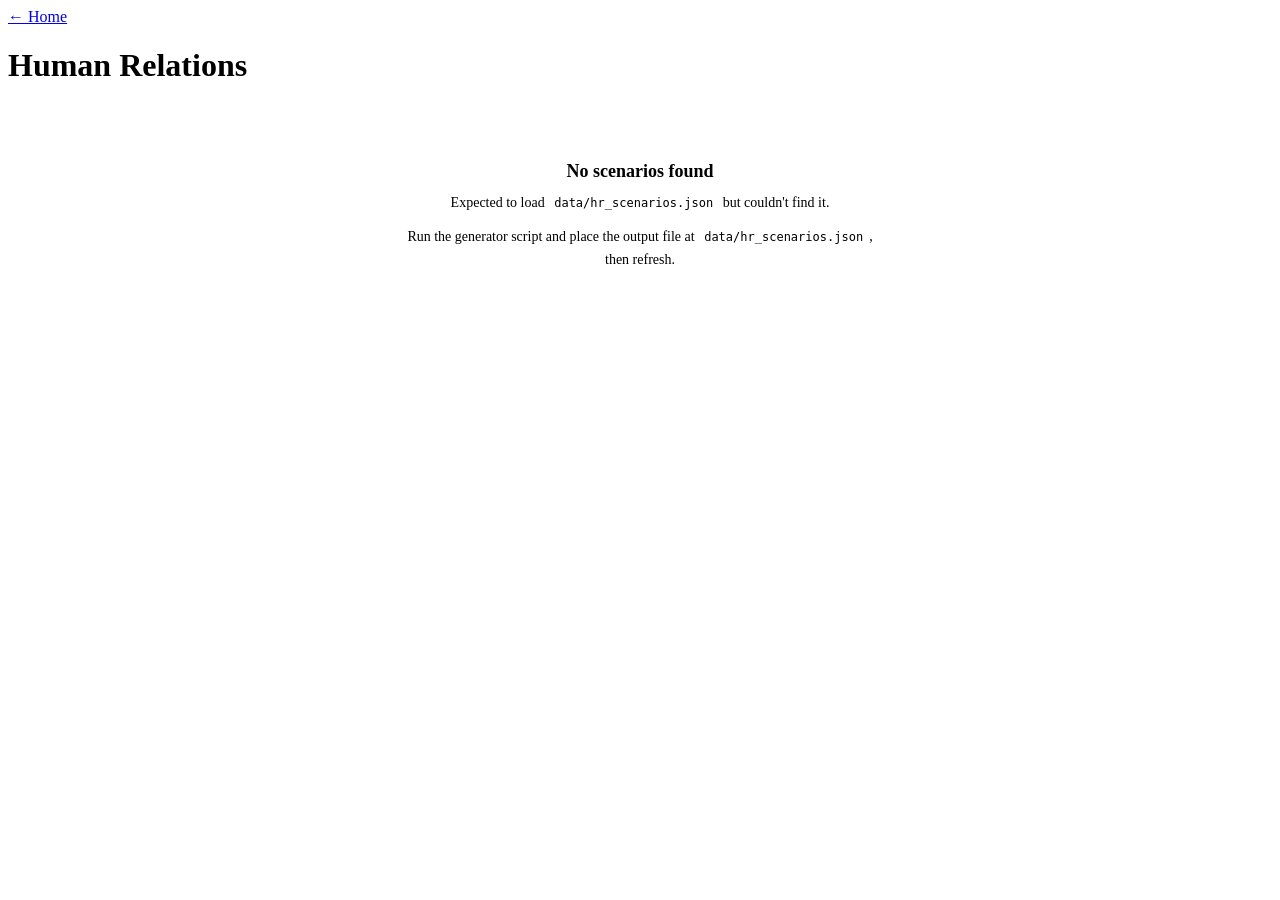
==== hr.html @ bbf74c67 "Create hr.html" ====
<!DOCTYPE html>
<html lang="en">
<head>
<meta charset="UTF-8">
<meta name="viewport" content="width=device-width, initial-scale=1.0">
<title>HR Practice — Fireteam Study</title>
<link rel="stylesheet" href="styles.css">
<style>
  /* ---------- HR-specific ---------- */
  .filters {
    display: flex;
    gap: 8px;
    flex-wrap: wrap;
    align-items: center;
    background: var(--surface);
    border: 1px solid var(--border);
    border-radius: var(--radius-sm);
    padding: 10px 14px;
    font-size: 13px;
    color: var(--text-dim);
  }
  .filters select {
    background: var(--bg);
    border: 1px solid var(--border);
    color: var(--text);
    padding: 6px 10px;
    border-radius: 6px;
    font-size: 13px;
  }
  .filters .count-pill {
    margin-left: auto;
    color: var(--text-dim);
    font-size: 12px;
  }

  .loading-card, .error-card {
    text-align: center;
    padding: 40px 24px;
  }
  .loading-card { color: var(--text-dim); }
  .error-card h2 {
    font-size: 18px;
    color: var(--warn);
    margin-bottom: 10px;
  }
  .error-card p {
    color: var(--text-dim);
    font-size: 14px;
    line-height: 1.6;
    max-width: 480px;
    margin: 0 auto 6px;
  }
  .error-card code {
    background: var(--bg);
    border: 1px solid var(--border);
    border-radius: 4px;
    padding: 1px 6px;
    font-family: "SF Mono", Monaco, monospace;
    font-size: 12px;
    color: var(--text);
  }

  .meta-row {
    display: flex;
    gap: 8px;
    flex-wrap: wrap;
    font-size: 11px;
    text-transform: uppercase;
    letter-spacing: 0.5px;
    color: var(--text-dim);
  }
  .meta-tag {
    background: var(--bg);
    border: 1px solid var(--border);
    padding: 3px 8px;
    border-radius: 4px;
  }
  .meta-tag.cat { color: #a78bfa; }
  .meta-tag.diff-easy   { color: var(--good); }
  .meta-tag.diff-medium { color: var(--warn); }
  .meta-tag.diff-hard   { color: var(--bad); }

  .scenario-text {
    font-size: 15.5px;
    color: var(--text);
    line-height: 1.6;
  }
  .question-text {
    font-size: 14px;
    font-weight: 600;
    color: var(--text-dim);
    margin-top: -4px;
  }

  .options-list {
    display: flex;
    flex-direction: column;
    gap: 10px;
  }
  .option {
    display: flex;
    gap: 12px;
    background: var(--bg);
    border: 2px solid var(--border);
    border-radius: var(--radius-sm);
    padding: 14px;
    cursor: pointer;
    transition: all 0.1s;
    text-align: left;
    font-family: inherit;
    color: var(--text);
    font-size: 14px;
    line-height: 1.5;
    width: 100%;
  }
  .option:hover:not(:disabled) {
    border-color: var(--border-hi);
    background: #142033;
  }
  @media (hover: none) {
    .option:hover:not(:disabled) { border-color: var(--border); background: var(--bg); }
  }
  .option .letter {
    background: var(--accent);
    color: #fff;
    width: 28px;
    height: 28px;
    border-radius: 6px;
    display: flex;
    align-items: center;
    justify-content: center;
    font-size: 13px;
    font-weight: 700;
    flex-shrink: 0;
  }
  .option .body { flex: 1; }
  .option .explanation {
    font-size: 13px;
    color: var(--text-mid);
    margin-top: 8px;
    padding-top: 8px;
    border-top: 1px solid var(--border);
    line-height: 1.55;
    display: none;
  }
  .option.correct {
    border-color: var(--good);
    background: #0d2818;
  }
  .option.correct .letter { background: var(--good); color: var(--bg); }
  .option.wrong {
    border-color: var(--bad);
    background: #2a1414;
  }
  .option.wrong .letter { background: var(--bad); color: var(--bg); }
  .option.show-exp .explanation { display: block; }
  .option:disabled { cursor: default; }

  .feedback-banner {
    padding: 12px 14px;
    border-radius: var(--radius-sm);
    font-size: 14px;
    font-weight: 600;
    text-align: center;
  }
  .feedback-banner.correct {
    background: #0d2818;
    color: var(--good);
    border: 1px solid #1d4530;
  }
  .feedback-banner.wrong {
    background: #2a1414;
    color: var(--bad);
    border: 1px solid #4a1f1f;
  }

  /* Stats */
  .stats {
    display: grid;
    grid-template-columns: repeat(3, 1fr);
    gap: 8px;
    background: var(--surface);
    border-radius: var(--radius-sm);
    padding: 12px;
  }
  .stat {
    text-align: center;
    padding: 4px;
  }
  .stat-value {
    font-size: 20px;
    font-weight: 700;
    color: var(--text);
  }
  .stat-label {
    color: var(--text-dim);
    font-size: 11px;
    text-transform: uppercase;
    letter-spacing: 0.5px;
  }
  .stat.correct .stat-value { color: var(--good); }
  .stat.wrong .stat-value   { color: var(--bad); }
  .stat.acc .stat-value     { color: var(--warn); }

  /* Category breakdown (optional collapsed view) */
  .cat-break {
    background: var(--surface);
    border: 1px solid var(--border);
    border-radius: var(--radius-sm);
    padding: 12px 14px;
    font-size: 12px;
  }
  .cat-break-header {
    color: var(--text-dim);
    font-size: 11px;
    text-transform: uppercase;
    letter-spacing: 0.5px;
    margin-bottom: 8px;
  }
  .cat-row {
    display: flex;
    justify-content: space-between;
    padding: 4px 0;
    color: var(--text-mid);
  }
  .cat-row .cat-name { text-transform: capitalize; }
  .cat-row .cat-score { font-family: "SF Mono", Monaco, monospace; }
  .cat-row .cat-score.good { color: var(--good); }
  .cat-row .cat-score.bad  { color: var(--bad); }
</style>
</head>
<body>
<div class="app">
  <div class="header-bar">
    <a href="index.html" class="header-link left">&larr; Home</a>
    <h1>Human Relations</h1>
    <button class="header-link right" id="resetBtn" title="Reset session" style="display: none;">Reset</button>
  </div>

  <!-- LOADING / ERROR STATES -->
  <div class="card loading-card" id="loadingCard">
    <p>Loading scenarios...</p>
  </div>

  <div class="card error-card" id="errorCard" style="display: none;">
    <h2 id="errorTitle">No scenarios found</h2>
    <p id="errorBody">
      Expected to load <code>data/hr_scenarios.json</code> but couldn't find it.
    </p>
    <p style="margin-top: 12px;">
      Run the generator script and place the output file at <code>data/hr_scenarios.json</code>, then refresh.
    </p>
  </div>

  <!-- MAIN PRACTICE AREA -->
  <div id="practiceArea" style="display: none; flex-direction: column; gap: 16px;">

    <div class="filters">
      <label>Category</label>
      <select id="filterCategory">
        <option value="all">All</option>
      </select>
      <label>Difficulty</label>
      <select id="filterDifficulty">
        <option value="all">All</option>
        <option value="easy">Easy</option>
        <option value="medium">Medium</option>
        <option value="hard">Hard</option>
      </select>
      <span class="count-pill" id="poolCount"></span>
    </div>

    <div class="card" id="scenarioCard">
      <div class="meta-row" id="metaRow"></div>
      <div class="scenario-text" id="scenarioText"></div>
      <div class="question-text" id="questionText"></div>
      <div class="options-list" id="optionsList"></div>
      <div class="feedback-banner" id="feedbackBanner" style="display: none;"></div>
      <button class="btn btn-primary" id="nextBtn" style="display: none;">Next Scenario</button>
    </div>

    <div class="stats">
      <div class="stat correct">
        <div class="stat-value" id="statCorrect">0</div>
        <div class="stat-label">Correct</div>
      </div>
      <div class="stat wrong">
        <div class="stat-value" id="statWrong">0</div>
        <div class="stat-label">Wrong</div>
      </div>
      <div class="stat acc">
        <div class="stat-value" id="statAccuracy">&mdash;</div>
        <div class="stat-label">Accuracy</div>
      </div>
    </div>

    <div class="cat-break" id="catBreak" style="display: none;">
      <div class="cat-break-header">Performance by Category</div>
      <div id="catBreakBody"></div>
    </div>

  </div>
</div>

<script>
'use strict';

// =========================================================================
// State
// =========================================================================

const state = {
  allScenarios: [],           // full bank loaded from JSON
  pool: [],                   // currently selected by filters
  unseen: [],                 // pool minus what we've already shown this session
  current: null,              // currently displayed scenario (with shuffled options)
  answered: false,
  filter: { category: 'all', difficulty: 'all' },
  stats: {
    correct: 0,
    wrong: 0,
    byCategory: {},           // { category: { correct, wrong } }
  },
};

// =========================================================================
// DOM
// =========================================================================

const $ = id => document.getElementById(id);
const els = {
  loadingCard: $('loadingCard'),
  errorCard: $('errorCard'),
  errorTitle: $('errorTitle'),
  errorBody: $('errorBody'),
  practiceArea: $('practiceArea'),
  filterCategory: $('filterCategory'),
  filterDifficulty: $('filterDifficulty'),
  poolCount: $('poolCount'),
  metaRow: $('metaRow'),
  scenarioText: $('scenarioText'),
  questionText: $('questionText'),
  optionsList: $('optionsList'),
  feedbackBanner: $('feedbackBanner'),
  nextBtn: $('nextBtn'),
  resetBtn: $('resetBtn'),
  statCorrect: $('statCorrect'),
  statWrong: $('statWrong'),
  statAccuracy: $('statAccuracy'),
  catBreak: $('catBreak'),
  catBreakBody: $('catBreakBody'),
};

// =========================================================================
// Utilities
// =========================================================================

function shuffle(arr) {
  const a = arr.slice();
  for (let i = a.length - 1; i > 0; i--) {
    const j = Math.floor(Math.random() * (i + 1));
    [a[i], a[j]] = [a[j], a[i]];
  }
  return a;
}

function titleCase(s) {
  return s.replace(/_/g, ' ').replace(/\b\w/g, c => c.toUpperCase());
}

// =========================================================================
// Loading
// =========================================================================

async function loadScenarios() {
  try {
    const res = await fetch('data/hr_scenarios.json', { cache: 'no-cache' });
    if (!res.ok) throw new Error(`HTTP ${res.status}`);
    const data = await res.json();
    if (!data.scenarios || !Array.isArray(data.scenarios) || data.scenarios.length === 0) {
      throw new Error('JSON loaded but contains no scenarios');
    }
    state.allScenarios = data.scenarios;
    initFiltersFromData();
    rebuildPool();
    els.loadingCard.style.display = 'none';
    els.practiceArea.style.display = 'flex';
    els.resetBtn.style.display = 'flex';
    nextScenario();
  } catch (err) {
    showError(err);
  }
}

function showError(err) {
  els.loadingCard.style.display = 'none';
  els.errorCard.style.display = 'block';
  // Customize message if it's an empty bank vs not found
  if (err && err.message && err.message.includes('contains no scenarios')) {
    els.errorTitle.textContent = 'Empty scenario file';
    els.errorBody.innerHTML = 'The file <code>data/hr_scenarios.json</code> loaded but contains no scenarios. Run the generator and replace it.';
  }
  console.error('HR load error:', err);
}

// =========================================================================
// Filters
// =========================================================================

function initFiltersFromData() {
  // Build category dropdown from the bank's unique categories
  const cats = [...new Set(state.allScenarios.map(s => s.category))].sort();
  for (const c of cats) {
    const opt = document.createElement('option');
    opt.value = c;
    opt.textContent = titleCase(c);
    els.filterCategory.appendChild(opt);
  }
}

function rebuildPool() {
  state.pool = state.allScenarios.filter(s => {
    if (state.filter.category !== 'all' && s.category !== state.filter.category) return false;
    if (state.filter.difficulty !== 'all' && s.difficulty !== state.filter.difficulty) return false;
    return true;
  });
  // Reset unseen list when pool changes
  state.unseen = shuffle(state.pool);
  els.poolCount.textContent = `${state.pool.length} in pool`;
}

// =========================================================================
// Scenario flow
// =========================================================================

function nextScenario() {
  if (state.pool.length === 0) {
    els.scenarioText.textContent = 'No scenarios match the current filters.';
    els.questionText.textContent = '';
    els.optionsList.innerHTML = '';
    els.metaRow.innerHTML = '';
    els.feedbackBanner.style.display = 'none';
    els.nextBtn.style.display = 'none';
    return;
  }

  // Refill unseen if exhausted
  if (state.unseen.length === 0) {
    state.unseen = shuffle(state.pool);
  }

  const raw = state.unseen.shift();
  // Shuffle option positions so the correct answer's letter isn't a tell
  const shuffledOptions = shuffle(raw.options).map((o, i) => ({
    ...o,
    letter: String.fromCharCode(65 + i),  // re-letter A, B, C, D
  }));

  state.current = { ...raw, options: shuffledOptions };
  state.answered = false;
  renderScenario();
}

function renderScenario() {
  const s = state.current;

  // Meta tags
  els.metaRow.innerHTML = `
    <span class="meta-tag cat">${titleCase(s.category)}</span>
    <span class="meta-tag diff-${s.difficulty}">${s.difficulty}</span>
  `;

  els.scenarioText.textContent = s.scenario;
  els.questionText.textContent = s.question || 'What is the best response?';

  els.optionsList.innerHTML = '';
  for (const opt of s.options) {
    const btn = document.createElement('button');
    btn.className = 'option';
    btn.dataset.letter = opt.letter;
    btn.innerHTML = `
      <span class="letter">${opt.letter}</span>
      <span class="body">
        <span class="text">${escapeHtml(opt.text)}</span>
        <div class="explanation">${escapeHtml(opt.explanation || '')}</div>
      </span>
    `;
    btn.addEventListener('click', () => handleAnswer(opt.letter));
    els.optionsList.appendChild(btn);
  }

  els.feedbackBanner.style.display = 'none';
  els.feedbackBanner.className = 'feedback-banner';
  els.nextBtn.style.display = 'none';
}

function handleAnswer(pickedLetter) {
  if (state.answered) return;
  state.answered = true;

  const correctLetter = state.current.options.find(o => o.is_correct).letter;
  const isCorrect = pickedLetter === correctLetter;

  // Mark and reveal explanations
  document.querySelectorAll('.option').forEach(btn => {
    btn.disabled = true;
    btn.classList.add('show-exp');
    const letter = btn.dataset.letter;
    if (letter === correctLetter) {
      btn.classList.add('correct');
    } else if (letter === pickedLetter) {
      btn.classList.add('wrong');
    }
  });

  // Feedback banner
  els.feedbackBanner.style.display = 'block';
  if (isCorrect) {
    els.feedbackBanner.classList.add('correct');
    els.feedbackBanner.textContent = 'Correct';
  } else {
    els.feedbackBanner.classList.add('wrong');
    els.feedbackBanner.textContent = `Best answer: ${correctLetter}`;
  }

  els.nextBtn.style.display = 'block';

  // Update stats
  const cat = state.current.category;
  if (!state.stats.byCategory[cat]) state.stats.byCategory[cat] = { correct: 0, wrong: 0 };
  if (isCorrect) {
    state.stats.correct++;
    state.stats.byCategory[cat].correct++;
  } else {
    state.stats.wrong++;
    state.stats.byCategory[cat].wrong++;
  }
  updateStats();
}

function updateStats() {
  els.statCorrect.textContent = state.stats.correct;
  els.statWrong.textContent = state.stats.wrong;
  const total = state.stats.correct + state.stats.wrong;
  els.statAccuracy.textContent = total > 0 ? Math.round(100 * state.stats.correct / total) + '%' : '—';

  // Category breakdown
  const cats = Object.keys(state.stats.byCategory);
  if (cats.length === 0) {
    els.catBreak.style.display = 'none';
    return;
  }
  els.catBreak.style.display = 'block';
  els.catBreakBody.innerHTML = '';
  cats.sort().forEach(cat => {
    const { correct, wrong } = state.stats.byCategory[cat];
    const ctotal = correct + wrong;
    const pct = Math.round(100 * correct / ctotal);
    const row = document.createElement('div');
    row.className = 'cat-row';
    const cls = pct >= 75 ? 'good' : (pct < 50 ? 'bad' : '');
    row.innerHTML = `
      <span class="cat-name">${titleCase(cat)}</span>
      <span class="cat-score ${cls}">${correct}/${ctotal} (${pct}%)</span>
    `;
    els.catBreakBody.appendChild(row);
  });
}

function resetSession() {
  state.stats = { correct: 0, wrong: 0, byCategory: {} };
  state.unseen = shuffle(state.pool);
  updateStats();
  nextScenario();
}

// HTML escape since scenario text comes from JSON
function escapeHtml(s) {
  if (s == null) return '';
  return String(s)
    .replace(/&/g, '&amp;')
    .replace(/</g, '&lt;')
    .replace(/>/g, '&gt;')
    .replace(/"/g, '&quot;')
    .replace(/'/g, '&#39;');
}

// =========================================================================
// Event wiring
// =========================================================================

els.nextBtn.addEventListener('click', nextScenario);
els.resetBtn.addEventListener('click', () => {
  if (confirm('Reset session stats and reshuffle scenarios?')) resetSession();
});
els.filterCategory.addEventListener('change', e => {
  state.filter.category = e.target.value;
  rebuildPool();
  nextScenario();
});
els.filterDifficulty.addEventListener('change', e => {
  state.filter.difficulty = e.target.value;
  rebuildPool();
  nextScenario();
});

// Init
loadScenarios();
</script>
</body>
</html>
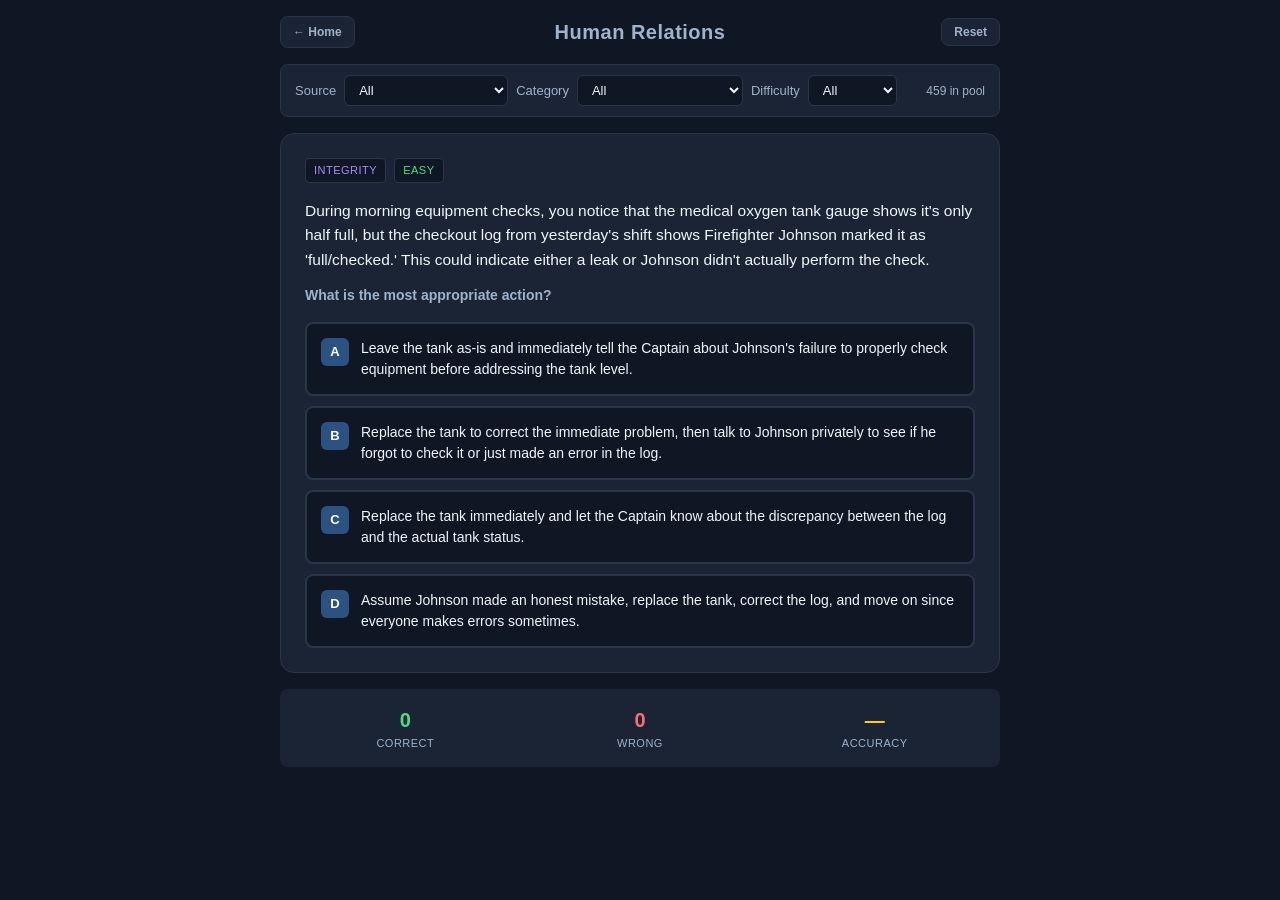
==== commit 75543b3d: "Update hr scenarios + labelling" ====
--- a/hr.html
+++ b/hr.html
@@ -79,6 +79,10 @@
   .meta-tag.diff-easy   { color: var(--good); }
   .meta-tag.diff-medium { color: var(--warn); }
   .meta-tag.diff-hard   { color: var(--bad); }
+  .meta-tag.src-fireteam {
+    color: #f97316;
+    border-color: #7a3b1c;
+  }
 
   .scenario-text {
     font-size: 15.5px;
@@ -256,6 +260,12 @@
   <div id="practiceArea" style="display: none; flex-direction: column; gap: 16px;">
 
     <div class="filters">
+      <label>Source</label>
+      <select id="filterSource">
+        <option value="all">All</option>
+        <option value="fireteam">Like FireTEAM exam</option>
+        <option value="generated">Generated</option>
+      </select>
       <label>Category</label>
       <select id="filterCategory">
         <option value="all">All</option>
@@ -315,7 +325,7 @@
   unseen: [],                 // pool minus what we've already shown this session
   current: null,              // currently displayed scenario (with shuffled options)
   answered: false,
-  filter: { category: 'all', difficulty: 'all' },
+  filter: { source: 'all', category: 'all', difficulty: 'all' },
   stats: {
     correct: 0,
     wrong: 0,
@@ -336,6 +346,7 @@
   practiceArea: $('practiceArea'),
   filterCategory: $('filterCategory'),
   filterDifficulty: $('filterDifficulty'),
+  filterSource: $('filterSource'),
   poolCount: $('poolCount'),
   metaRow: $('metaRow'),
   scenarioText: $('scenarioText'),
@@ -420,6 +431,7 @@
 
 function rebuildPool() {
   state.pool = state.allScenarios.filter(s => {
+    if (state.filter.source !== 'all' && s.source !== state.filter.source) return false;
     if (state.filter.category !== 'all' && s.category !== state.filter.category) return false;
     if (state.filter.difficulty !== 'all' && s.difficulty !== state.filter.difficulty) return false;
     return true;
@@ -465,7 +477,11 @@
   const s = state.current;
 
   // Meta tags
+  const srcTag = s.source === 'fireteam'
+    ? '<span class="meta-tag src-fireteam">Like FireTEAM</span>'
+    : '';
   els.metaRow.innerHTML = `
+    ${srcTag}
     <span class="meta-tag cat">${titleCase(s.category)}</span>
     <span class="meta-tag diff-${s.difficulty}">${s.difficulty}</span>
   `;
@@ -603,6 +619,11 @@
   rebuildPool();
   nextScenario();
 });
+els.filterSource.addEventListener('change', e => {
+  state.filter.source = e.target.value;
+  rebuildPool();
+  nextScenario();
+});
 
 // Init
 loadScenarios();
--- a/styles.css
+++ b/styles.css
@@ -0,0 +1,253 @@
+/* =============================================================
+   Fireteam Study - shared styles
+   ============================================================= */
+
+* { box-sizing: border-box; margin: 0; padding: 0; }
+
+:root {
+  --bg: #0f1724;
+  --surface: #1a2435;
+  --surface-2: #243049;
+  --border: #2a3548;
+  --border-hi: #4a7bb8;
+  --text: #f0f6fc;
+  --text-mid: #c5d3e3;
+  --text-dim: #9fb3cc;
+  --accent: #2c5282;
+  --accent-hi: #3b6cab;
+  --good: #4ade80;
+  --bad: #f87171;
+  --warn: #facc15;
+
+  --radius: 12px;
+  --radius-sm: 8px;
+  --radius-lg: 14px;
+
+  --container: 720px;
+}
+
+body {
+  font-family: -apple-system, BlinkMacSystemFont, "Segoe UI", Roboto, sans-serif;
+  background: var(--bg);
+  color: var(--text);
+  min-height: 100vh;
+  display: flex;
+  flex-direction: column;
+  align-items: center;
+  padding: 16px;
+  line-height: 1.5;
+}
+
+a { color: inherit; text-decoration: none; }
+
+.app {
+  width: 100%;
+  max-width: var(--container);
+  display: flex;
+  flex-direction: column;
+  gap: 16px;
+}
+
+/* -------------------- Header -------------------- */
+
+.header-bar {
+  display: flex;
+  align-items: center;
+  justify-content: center;
+  position: relative;
+  min-height: 32px;
+}
+.header-bar h1 {
+  font-size: 20px;
+  font-weight: 600;
+  color: var(--text-dim);
+  letter-spacing: 0.5px;
+}
+.header-link {
+  position: absolute;
+  background: var(--surface);
+  border: 1px solid var(--border);
+  color: var(--text-dim);
+  padding: 6px 12px;
+  border-radius: var(--radius-sm);
+  font-size: 12px;
+  font-weight: 600;
+  cursor: pointer;
+  display: flex;
+  align-items: center;
+  gap: 6px;
+  transition: all 0.15s;
+}
+.header-link:hover {
+  background: var(--surface-2);
+  color: var(--text);
+}
+.header-link.left  { left: 0; }
+.header-link.right { right: 0; }
+
+/* -------------------- Cards -------------------- */
+
+.card {
+  background: var(--surface);
+  border: 1px solid var(--border);
+  border-radius: var(--radius-lg);
+  padding: 24px;
+  display: flex;
+  flex-direction: column;
+  gap: 16px;
+}
+
+/* -------------------- Buttons -------------------- */
+
+.btn {
+  padding: 14px;
+  border-radius: var(--radius-sm);
+  border: none;
+  font-size: 15px;
+  font-weight: 600;
+  cursor: pointer;
+  transition: all 0.15s;
+  min-height: 44px;
+}
+.btn-primary { background: var(--accent); color: #fff; }
+.btn-primary:hover { background: var(--accent-hi); }
+.btn-secondary {
+  background: var(--surface);
+  color: var(--text-dim);
+  border: 1px solid var(--border);
+}
+.btn-secondary:hover { background: var(--surface-2); }
+.btn-large {
+  padding: 16px 32px;
+  font-size: 16px;
+}
+
+@media (hover: none) {
+  .btn-primary:hover { background: var(--accent); }
+  .btn-secondary:hover { background: var(--surface); }
+  .header-link:hover { background: var(--surface); color: var(--text-dim); }
+}
+
+/* -------------------- Forms / pills -------------------- */
+
+kbd {
+  background: var(--bg);
+  border: 1px solid #3b4860;
+  border-bottom-width: 2px;
+  border-radius: 4px;
+  padding: 1px 6px;
+  font-size: 11px;
+  font-family: "SF Mono", Monaco, monospace;
+  color: var(--text);
+}
+
+/* -------------------- Hub homepage -------------------- */
+
+.hub-hero {
+  text-align: center;
+  padding: 28px 24px 24px;
+  background: linear-gradient(135deg, #1f3a5f, #2c5282);
+  border: 1px solid #3b6cab;
+  border-radius: var(--radius-lg);
+  display: flex;
+  flex-direction: column;
+  gap: 8px;
+}
+.hub-hero h1 {
+  font-size: 28px;
+  font-weight: 700;
+  color: #fff;
+  letter-spacing: 0.5px;
+}
+.hub-hero p {
+  font-size: 14px;
+  color: #c5d3e3;
+  max-width: 460px;
+  margin: 0 auto;
+}
+
+.hub-grid {
+  display: grid;
+  grid-template-columns: 1fr 1fr;
+  gap: 12px;
+}
+.hub-card {
+  background: var(--surface);
+  border: 1px solid var(--border);
+  border-radius: var(--radius);
+  padding: 18px;
+  display: flex;
+  flex-direction: column;
+  gap: 8px;
+  text-decoration: none;
+  color: inherit;
+  transition: all 0.15s;
+  position: relative;
+}
+.hub-card:not(.disabled):hover {
+  border-color: var(--border-hi);
+  transform: translateY(-1px);
+}
+.hub-card.disabled {
+  opacity: 0.5;
+  cursor: not-allowed;
+}
+.hub-card .hub-icon {
+  width: 36px;
+  height: 36px;
+  border-radius: 8px;
+  background: var(--accent);
+  display: flex;
+  align-items: center;
+  justify-content: center;
+  font-size: 18px;
+  color: #fff;
+}
+.hub-card.math .hub-icon { background: #2c5282; }
+.hub-card.hr   .hub-icon { background: #5e3aa0; }
+.hub-card.reading .hub-icon { background: #2f7a55; }
+.hub-card.mech .hub-icon { background: #8c5a2b; }
+.hub-card h3 {
+  font-size: 16px;
+  font-weight: 700;
+  color: var(--text);
+}
+.hub-card p {
+  font-size: 13px;
+  color: var(--text-dim);
+  line-height: 1.45;
+}
+.hub-card .hub-badge {
+  position: absolute;
+  top: 12px;
+  right: 12px;
+  background: var(--surface-2);
+  color: var(--text-dim);
+  font-size: 10px;
+  font-weight: 700;
+  letter-spacing: 0.5px;
+  padding: 3px 8px;
+  border-radius: 4px;
+  text-transform: uppercase;
+}
+
+/* -------------------- Hub site footer -------------------- */
+
+.hub-footer {
+  text-align: center;
+  color: var(--text-dim);
+  font-size: 12px;
+  padding: 8px 0;
+}
+
+/* -------------------- Mobile refinements -------------------- */
+
+@media (max-width: 480px) {
+  body { padding: 12px; }
+  .header-bar h1 { font-size: 17px; }
+  .header-link { padding: 6px 10px; font-size: 11px; }
+  .card { padding: 18px; }
+  .hub-hero h1 { font-size: 22px; }
+  .hub-hero p { font-size: 13px; }
+  .hub-grid { grid-template-columns: 1fr; }
+}
